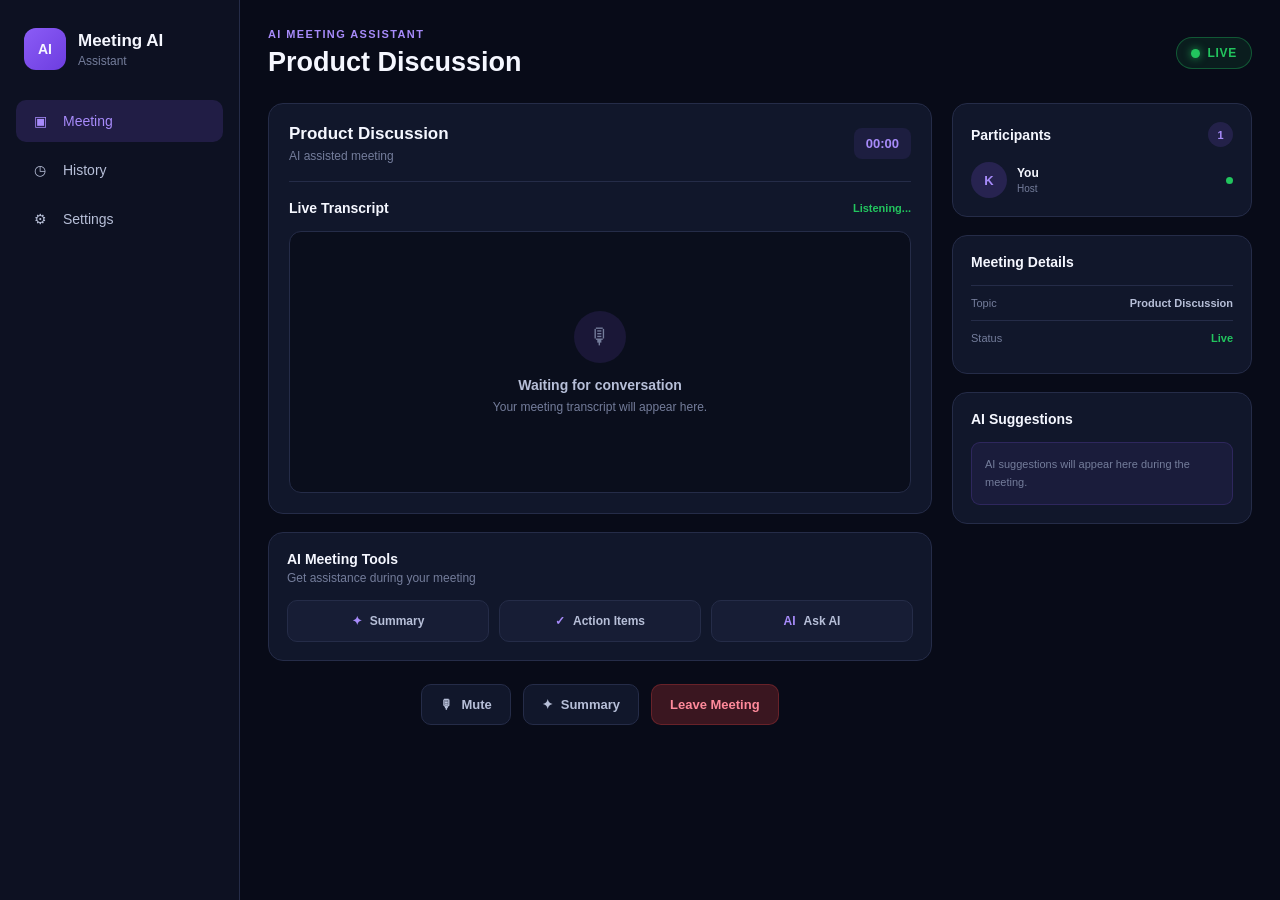
==== frontend/index.html @ 93b1036d "meeting" ====
<!DOCTYPE html>
<html lang="en">
<head>
    <meta charset="UTF-8">
    <meta name="viewport" content="width=device-width, initial-scale=1.0">

    <title>AI Meeting Assistant</title>

    <link rel="stylesheet" href="style.css">
</head>

<body>

    <!-- =========================
         MAIN APP
         ========================= -->

    <div class="app">

        <!-- =========================
             SIDEBAR
             ========================= -->

        <aside class="sidebar">

            <div class="logo">
                <div class="logo-icon">AI</div>
                <div>
                    <h2>Meeting AI</h2>
                    <span>Assistant</span>
                </div>
            </div>

            <nav class="sidebar-menu">

                <a href="#" class="menu-item active">
                    <span>▣</span>
                    <span>Meeting</span>
                </a>

                <a href="#" class="menu-item">
                    <span>◷</span>
                    <span>History</span>
                </a>

                <a href="#" class="menu-item">
                    <span>⚙</span>
                    <span>Settings</span>
                </a>

            </nav>

        </aside>


        <!-- =========================
             MAIN CONTENT
             ========================= -->

        <main class="main-content">

            <!-- HEADER -->

            <header class="top-header">

                <div>
                    <p class="small-title">AI MEETING ASSISTANT</p>
                    <h1>Product Discussion</h1>
                </div>

                <!-- LIVE STATUS -->

                <div class="live-status live" id="liveStatus">

                    <span class="live-dot" id="liveDot"></span>

                    <span id="liveText">LIVE</span>

                </div>

            </header>


            <!-- =========================
                 MEETING AREA
                 ========================= -->

            <section class="meeting-grid">

                <!-- LEFT / MAIN AREA -->

                <div class="meeting-main">

                    <!-- Meeting Information -->

                    <div class="meeting-card">

                        <div class="card-header">

                            <div>
                                <h2>Product Discussion</h2>
                                <p>AI assisted meeting</p>
                            </div>

                            <span class="meeting-time" id="meetingTimer">
                                00:00
                            </span>

                        </div>


                        <!-- Transcript -->

                        <div class="transcript-section">

                            <div class="section-title">

                                <h3>Live Transcript</h3>

                                <span class="listening" id="listeningStatus">
                                    Listening...
                                </span>

                            </div>


                            <div
                                class="transcript"
                                id="transcript"
                            >

                                <div class="empty-transcript">
                                    <div class="mic-icon">🎙</div>

                                    <h3>Waiting for conversation</h3>

                                    <p>
                                        Your meeting transcript will
                                        appear here.
                                    </p>
                                </div>

                            </div>

                        </div>

                    </div>


                    <!-- AI TOOLS -->

                    <div class="meeting-card ai-tools">

                        <div class="section-title">

                            <div>
                                <h3>AI Meeting Tools</h3>
                                <p>
                                    Get assistance during your meeting
                                </p>
                            </div>

                        </div>


                        <div class="tools-grid">

                            <button
                                class="tool-btn"
                                id="summaryBtn"
                            >
                                <span>✦</span>
                                <span>Summary</span>
                            </button>


                            <button
                                class="tool-btn"
                                id="actionItemsBtn"
                            >
                                <span>✓</span>
                                <span>Action Items</span>
                            </button>


                            <button
                                class="tool-btn"
                                id="askAiBtn"
                            >
                                <span>AI</span>
                                <span>Ask AI</span>
                            </button>

                        </div>

                    </div>


                    <!-- BOTTOM CONTROLS -->

                    <div class="meeting-controls">

                        <button
                            class="control-btn"
                            id="muteBtn"
                        >
                            🎙
                            <span>Mute</span>
                        </button>


                        <button
                            class="control-btn"
                            id="summaryControlBtn"
                        >
                            ✦
                            <span>Summary</span>
                        </button>


                        <button
                            class="leave-btn"
                            id="leaveMeetingBtn"
                        >
                            Leave Meeting
                        </button>

                    </div>

                </div>


                <!-- =========================
                     RIGHT SIDEBAR
                     ========================= -->

                <aside class="meeting-sidebar">

                    <!-- Participants -->

                    <div class="side-card">

                        <div class="side-card-header">

                            <h3>Participants</h3>

                            <span id="participantCount">
                                1
                            </span>

                        </div>


                        <div
                            class="participants"
                            id="participants"
                        >

                            <div class="participant">

                                <div class="avatar">
                                    K
                                </div>

                                <div class="participant-info">

                                    <strong>You</strong>

                                    <span>Host</span>

                                </div>

                                <span class="online-dot"></span>

                            </div>

                        </div>

                    </div>


                    <!-- Meeting Details -->

                    <div class="side-card">

                        <h3>Meeting Details</h3>

                        <div class="detail-item">

                            <span>Topic</span>

                            <strong>Product Discussion</strong>

                        </div>


                        <div class="detail-item">

                            <span>Status</span>

                            <strong id="meetingStatus">
                                Live
                            </strong>

                        </div>

                    </div>


                    <!-- AI Suggestions -->

                    <div class="side-card">

                        <h3>AI Suggestions</h3>

                        <div
                            class="ai-suggestion"
                            id="aiSuggestion"
                        >
                            AI suggestions will appear here
                            during the meeting.
                        </div>

                    </div>

                </aside>

            </section>

        </main>

    </div>


    <!-- =========================
         JAVASCRIPT
         ========================= -->

    <script src="js/meeting.js"></script>

</body>
</html>
---- frontend/style.css ----
/* =========================================
   AI MEETING ASSISTANT
   MAIN THEME
   Dark Navy + Purple
   ========================================= */

* {
    margin: 0;
    padding: 0;
    box-sizing: border-box;
}

:root {
    --bg: #080b18;
    --sidebar: #0d1122;
    --card: #11172b;
    --card-light: #171d35;
    --border: #252c48;

    --purple: #8b5cf6;
    --purple-dark: #6d3de0;
    --purple-light: #a78bfa;

    --text: #f5f7ff;
    --text-light: #b7bfd8;
    --text-muted: #747d9b;

    --green: #22c55e;
    --red: #ef4444;
}

body {
    font-family: Arial, Helvetica, sans-serif;
    background: var(--bg);
    color: var(--text);
    min-height: 100vh;
}

/* =========================================
   APP
   ========================================= */

.app {
    display: flex;
    min-height: 100vh;
    background: var(--bg);
}

/* =========================================
   SIDEBAR
   ========================================= */

.sidebar {
    width: 240px;
    min-height: 100vh;
    background: var(--sidebar);
    border-right: 1px solid var(--border);
    padding: 24px 16px;
    flex-shrink: 0;
}

.logo {
    display: flex;
    align-items: center;
    gap: 12px;
    padding: 4px 8px 30px;
}

.logo-icon {
    width: 42px;
    height: 42px;
    display: flex;
    align-items: center;
    justify-content: center;

    background: linear-gradient(
        135deg,
        var(--purple),
        var(--purple-dark)
    );

    border-radius: 12px;
    font-weight: 800;
    font-size: 14px;
}

.logo h2 {
    font-size: 17px;
    color: var(--text);
}

.logo span {
    display: block;
    color: var(--text-muted);
    font-size: 12px;
    margin-top: 3px;
}

/* Sidebar menu */

.sidebar-menu {
    display: flex;
    flex-direction: column;
    gap: 7px;
}

.menu-item {
    display: flex;
    align-items: center;
    gap: 13px;

    padding: 13px 14px;

    color: var(--text-light);
    text-decoration: none;

    border-radius: 10px;

    font-size: 14px;

    transition: 0.2s ease;
}

.menu-item:hover {
    background: var(--card);
    color: var(--text);
}

.menu-item.active {
    background: rgba(139, 92, 246, 0.16);
    color: var(--purple-light);
}

.menu-item span:first-child {
    width: 20px;
    text-align: center;
}

/* =========================================
   MAIN CONTENT
   ========================================= */

.main-content {
    flex: 1;
    min-width: 0;
    padding: 28px;
}

/* =========================================
   HEADER
   ========================================= */

.top-header {
    display: flex;
    justify-content: space-between;
    align-items: center;
    gap: 20px;
    margin-bottom: 25px;
}

.small-title {
    color: var(--purple-light);
    font-size: 11px;
    font-weight: 700;
    letter-spacing: 1.4px;
    margin-bottom: 7px;
}

.top-header h1 {
    font-size: 27px;
    font-weight: 700;
}

/* =========================================
   LIVE STATUS
   ========================================= */

.live-status {
    display: inline-flex;
    align-items: center;
    gap: 8px;

    padding: 8px 14px;

    border-radius: 20px;

    font-size: 12px;
    font-weight: 800;
    letter-spacing: 0.7px;

    transition: 0.25s ease;
}

/* GREEN = LIVE / ON */

.live-status.live {
    color: var(--green);
    background: rgba(34, 197, 94, 0.10);
    border: 1px solid rgba(34, 197, 94, 0.35);
}

.live-status.live .live-dot {
    width: 9px;
    height: 9px;

    border-radius: 50%;

    background: var(--green);

    box-shadow: 0 0 8px rgba(34, 197, 94, 0.8);
}

/* RED = OFF */

.live-status.off {
    color: var(--red);
    background: rgba(239, 68, 68, 0.10);
    border: 1px solid rgba(239, 68, 68, 0.35);
}

.live-status.off .live-dot {
    width: 9px;
    height: 9px;

    border-radius: 50%;

    background: var(--red);

    box-shadow: 0 0 8px rgba(239, 68, 68, 0.7);
}

/* =========================================
   MEETING GRID
   ========================================= */

.meeting-grid {
    display: grid;
    grid-template-columns: minmax(0, 1fr) 300px;
    gap: 20px;
    align-items: start;
}

.meeting-main {
    min-width: 0;
}

/* =========================================
   CARDS
   ========================================= */

.meeting-card,
.side-card {
    background: var(--card);
    border: 1px solid var(--border);
    border-radius: 15px;
}

.meeting-card {
    padding: 20px;
    margin-bottom: 18px;
}

.side-card {
    padding: 18px;
    margin-bottom: 18px;
}

/* =========================================
   CARD HEADER
   ========================================= */

.card-header {
    display: flex;
    justify-content: space-between;
    align-items: center;
    gap: 15px;

    padding-bottom: 18px;
    border-bottom: 1px solid var(--border);
}

.card-header h2 {
    font-size: 17px;
    margin-bottom: 5px;
}

.card-header p {
    color: var(--text-muted);
    font-size: 12px;
}

.meeting-time {
    color: var(--purple-light);
    font-size: 13px;
    font-weight: 700;
    background: rgba(139, 92, 246, 0.10);
    padding: 8px 12px;
    border-radius: 8px;
}

/* =========================================
   TRANSCRIPT
   ========================================= */

.transcript-section {
    padding-top: 18px;
}

.section-title {
    display: flex;
    justify-content: space-between;
    align-items: center;
    gap: 15px;
    margin-bottom: 15px;
}

.section-title h3 {
    font-size: 14px;
}

.section-title p {
    color: var(--text-muted);
    font-size: 12px;
    margin-top: 4px;
}

.listening {
    color: var(--green);
    font-size: 11px;
    font-weight: 600;
}

.transcript {
    min-height: 260px;
    max-height: 390px;

    overflow-y: auto;

    background: #0a0e1c;

    border: 1px solid var(--border);
    border-radius: 12px;

    padding: 25px;
}

/* Empty transcript */

.empty-transcript {
    min-height: 210px;

    display: flex;
    flex-direction: column;
    align-items: center;
    justify-content: center;

    text-align: center;

    color: var(--text-muted);
}

.mic-icon {
    width: 52px;
    height: 52px;

    display: flex;
    align-items: center;
    justify-content: center;

    background: rgba(139, 92, 246, 0.12);
    border-radius: 50%;

    margin-bottom: 14px;

    font-size: 22px;
}

.empty-transcript h3 {
    color: var(--text-light);
    font-size: 14px;
    margin-bottom: 7px;
}

.empty-transcript p {
    font-size: 12px;
}

/* =========================================
   AI TOOLS
   ========================================= */

.ai-tools {
    padding: 18px;
}

.tools-grid {
    display: grid;
    grid-template-columns: repeat(3, 1fr);
    gap: 10px;
}

.tool-btn {
    border: 1px solid var(--border);

    background: var(--card-light);
    color: var(--text-light);

    border-radius: 10px;

    padding: 13px 10px;

    display: flex;
    align-items: center;
    justify-content: center;
    gap: 8px;

    cursor: pointer;

    font-size: 12px;
    font-weight: 600;

    transition: 0.2s ease;
}

.tool-btn:hover {
    background: rgba(139, 92, 246, 0.15);
    border-color: var(--purple);
    color: var(--purple-light);
}

.tool-btn span:first-child {
    color: var(--purple-light);
}

/* =========================================
   MEETING CONTROLS
   ========================================= */

.meeting-controls {
    display: flex;
    justify-content: center;
    align-items: center;
    gap: 12px;

    padding: 5px 0 10px;
}

.control-btn,
.leave-btn {
    border: none;
    border-radius: 10px;

    padding: 12px 18px;

    cursor: pointer;

    font-size: 13px;
    font-weight: 600;

    transition: 0.2s ease;
}

.control-btn {
    display: flex;
    align-items: center;
    gap: 8px;

    background: var(--card);
    color: var(--text-light);

    border: 1px solid var(--border);
}

.control-btn:hover {
    border-color: var(--purple);
    color: var(--purple-light);
    background: var(--card-light);
}

.leave-btn {
    background: #3a1620;
    color: #ff8a9b;

    border: 1px solid rgba(239, 68, 68, 0.25);
}

.leave-btn:hover {
    background: #4a1925;
    color: #ffabb7;
}

/* =========================================
   RIGHT SIDEBAR
   ========================================= */

.meeting-sidebar {
    min-width: 0;
}

.side-card h3 {
    font-size: 14px;
    margin-bottom: 15px;
}

.side-card-header {
    display: flex;
    align-items: center;
    justify-content: space-between;

    margin-bottom: 15px;
}

.side-card-header h3 {
    margin-bottom: 0;
}

.side-card-header > span {
    min-width: 25px;
    height: 25px;

    display: flex;
    align-items: center;
    justify-content: center;

    background: rgba(139, 92, 246, 0.15);
    color: var(--purple-light);

    border-radius: 50%;

    font-size: 11px;
    font-weight: 700;
}

/* =========================================
   PARTICIPANTS
   ========================================= */

.participants {
    display: flex;
    flex-direction: column;
    gap: 12px;
}

.participant {
    display: flex;
    align-items: center;
    gap: 10px;
}

.avatar {
    width: 36px;
    height: 36px;

    display: flex;
    align-items: center;
    justify-content: center;

    border-radius: 50%;

    background: rgba(139, 92, 246, 0.18);
    color: var(--purple-light);

    font-weight: 700;
    font-size: 13px;
}

.participant-info {
    display: flex;
    flex-direction: column;
    gap: 3px;

    flex: 1;
}

.participant-info strong {
    font-size: 12px;
}

.participant-info span {
    color: var(--text-muted);
    font-size: 10px;
}

.online-dot {
    width: 7px;
    height: 7px;

    background: var(--green);

    border-radius: 50%;
}

/* =========================================
   MEETING DETAILS
   ========================================= */

.detail-item {
    display: flex;
    justify-content: space-between;
    gap: 15px;

    padding: 11px 0;

    border-top: 1px solid var(--border);
}

.detail-item span {
    color: var(--text-muted);
    font-size: 11px;
}

.detail-item strong {
    color: var(--text-light);
    font-size: 11px;
    text-align: right;
}

#meetingStatus {
    color: var(--green);
}

/* =========================================
   AI SUGGESTION
   ========================================= */

.ai-suggestion {
    padding: 13px;

    background: rgba(139, 92, 246, 0.08);

    border: 1px solid rgba(139, 92, 246, 0.18);

    border-radius: 9px;

    color: var(--text-muted);

    font-size: 11px;
    line-height: 1.6;
}

/* =========================================
   SCROLLBAR
   ========================================= */

::-webkit-scrollbar {
    width: 6px;
}

::-webkit-scrollbar-track {
    background: var(--bg);
}

::-webkit-scrollbar-thumb {
    background: #303754;
    border-radius: 10px;
}

::-webkit-scrollbar-thumb:hover {
    background: var(--purple);
}

/* =========================================
   RESPONSIVE
   ========================================= */

@media (max-width: 1000px) {

    .meeting-grid {
        grid-template-columns: 1fr;
    }

    .meeting-sidebar {
        display: grid;
        grid-template-columns: repeat(3, 1fr);
        gap: 15px;
    }

    .side-card {
        margin-bottom: 0;
    }
}

@media (max-width: 750px) {

    .sidebar {
        width: 70px;
        padding: 20px 10px;
    }

    .logo {
        justify-content: center;
        padding-left: 0;
        padding-right: 0;
    }

    .logo > div:last-child {
        display: none;
    }

    .menu-item {
        justify-content: center;
        padding: 13px 8px;
    }

    .menu-item span:last-child {
        display: none;
    }

    .main-content {
        padding: 18px;
    }

    .meeting-sidebar {
        grid-template-columns: 1fr;
    }

    .tools-grid {
        grid-template-columns: 1fr;
    }

    .meeting-controls {
        flex-wrap: wrap;
    }
}

@media (max-width: 500px) {

    .top-header {
        align-items: flex-start;
        flex-direction: column;
    }

    .top-header h1 {
        font-size: 22px;
    }

    .meeting-controls {
        display: grid;
        grid-template-columns: 1fr 1fr;
    }

    .leave-btn {
        grid-column: 1 / -1;
    }
}
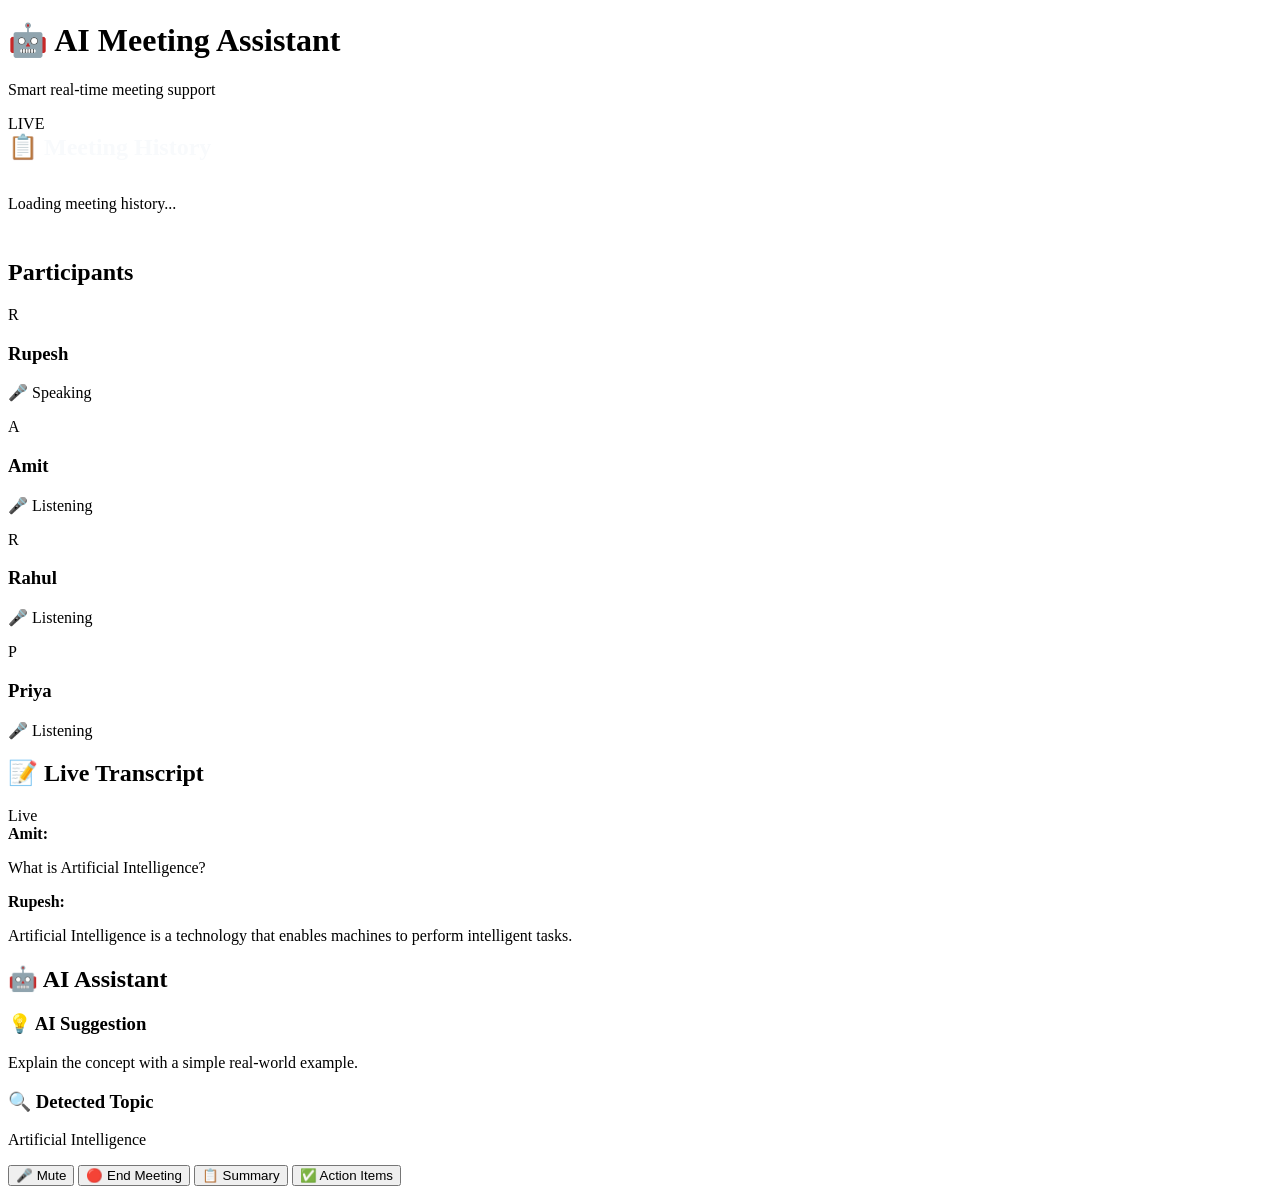
==== commit 66b4a6e6: "meeting" ====
--- a/frontend/index.html
+++ b/frontend/index.html
@@ -1,5 +1,6 @@
 <!DOCTYPE html>
 <html lang="en">
+
 <head>
     <meta charset="UTF-8">
     <meta name="viewport" content="width=device-width, initial-scale=1.0">
@@ -7,336 +8,245 @@
     <title>AI Meeting Assistant</title>
 
     <link rel="stylesheet" href="style.css">
+
+
+    <style>
+        /* Meeting History */
+
+        .meeting-history {
+            margin-bottom: 30px;
+        }
+
+        .meeting-history .section-title {
+            display: flex;
+            align-items: center;
+            justify-content: space-between;
+            margin-bottom: 18px;
+        }
+
+        .meeting-history h2 {
+            color: #f8fafc;
+            margin: 0;
+        }
+
+        #meetingHistory {
+            display: flex;
+            flex-direction: column;
+            gap: 12px;
+        }
+
+        .meeting-card {
+            background: #1e293b;
+            border: 1px solid #334155;
+            border-radius: 12px;
+            padding: 16px 18px;
+
+            display: flex;
+            justify-content: space-between;
+            align-items: center;
+
+            transition: all 0.2s ease;
+        }
+
+        .meeting-card:hover {
+            border-color: #64748b;
+            transform: translateY(-2px);
+        }
+
+        .meeting-card h3 {
+            margin: 0 0 8px 0;
+            color: #f8fafc;
+            font-size: 17px;
+        }
+
+        .meeting-card p {
+            margin: 5px 0;
+            color: #cbd5e1;
+            font-size: 14px;
+        }
+
+        .meeting-card button {
+            background: #2563eb;
+            color: white;
+
+            border: none;
+            border-radius: 8px;
+
+            padding: 10px 16px;
+
+            font-size: 14px;
+            font-weight: 600;
+
+            cursor: pointer;
+            transition: 0.2s;
+        }
+
+        .meeting-card button:hover {
+            background: #1d4ed8;
+        }
+    </style>
 </head>
 
 <body>
 
-    <!-- =========================
-         MAIN APP
-         ========================= -->
-
-    <div class="app">
-
-        <!-- =========================
-             SIDEBAR
-             ========================= -->
-
-        <aside class="sidebar">
-
-            <div class="logo">
-                <div class="logo-icon">AI</div>
-                <div>
-                    <h2>Meeting AI</h2>
-                    <span>Assistant</span>
-                </div>
-            </div>
-
-            <nav class="sidebar-menu">
-
-                <a href="#" class="menu-item active">
-                    <span>▣</span>
-                    <span>Meeting</span>
-                </a>
-
-                <a href="#" class="menu-item">
-                    <span>◷</span>
-                    <span>History</span>
-                </a>
-
-                <a href="#" class="menu-item">
-                    <span>⚙</span>
-                    <span>Settings</span>
-                </a>
-
-            </nav>
-
-        </aside>
-
-
-        <!-- =========================
-             MAIN CONTENT
-             ========================= -->
-
-        <main class="main-content">
-
-            <!-- HEADER -->
-
-            <header class="top-header">
-
-                <div>
-                    <p class="small-title">AI MEETING ASSISTANT</p>
-                    <h1>Product Discussion</h1>
-                </div>
-
-                <!-- LIVE STATUS -->
-
-                <div class="live-status live" id="liveStatus">
-
-                    <span class="live-dot" id="liveDot"></span>
-
-                    <span id="liveText">LIVE</span>
-
-                </div>
-
-            </header>
-
-
-            <!-- =========================
-                 MEETING AREA
-                 ========================= -->
-
-            <section class="meeting-grid">
-
-                <!-- LEFT / MAIN AREA -->
-
-                <div class="meeting-main">
-
-                    <!-- Meeting Information -->
-
-                    <div class="meeting-card">
-
-                        <div class="card-header">
-
-                            <div>
-                                <h2>Product Discussion</h2>
-                                <p>AI assisted meeting</p>
-                            </div>
-
-                            <span class="meeting-time" id="meetingTimer">
-                                00:00
-                            </span>
-
-                        </div>
-
-
-                        <!-- Transcript -->
-
-                        <div class="transcript-section">
-
-                            <div class="section-title">
-
-                                <h3>Live Transcript</h3>
-
-                                <span class="listening" id="listeningStatus">
-                                    Listening...
-                                </span>
-
-                            </div>
-
-
-                            <div
-                                class="transcript"
-                                id="transcript"
-                            >
-
-                                <div class="empty-transcript">
-                                    <div class="mic-icon">🎙</div>
-
-                                    <h3>Waiting for conversation</h3>
-
-                                    <p>
-                                        Your meeting transcript will
-                                        appear here.
-                                    </p>
-                                </div>
-
-                            </div>
-
-                        </div>
-
+    <header class="header">
+        <div>
+            <h1>🤖 AI Meeting Assistant</h1>
+            <p>Smart real-time meeting support</p>
+        </div>
+
+        <div class="meeting-status">
+            <span class="status-dot"></span>
+            LIVE
+        </div>
+    </header>
+
+
+    <main class="container">
+
+
+        <!-- Meeting History -->
+        <section class="meeting-history">
+
+            <div class="section-title">
+                <h2>📋 Meeting History</h2>
+            </div>
+
+            <div id="meetingHistory">
+                <p>Loading meeting history...</p>
+            </div>
+
+        </section>
+
+        <!-- Participants -->
+        <section class="participants-section">
+
+            <h2>Participants</h2>
+
+            <div class="participants">
+
+                <div class="participant">
+                    <div class="avatar">R</div>
+                    <h3>Rupesh</h3>
+                    <p>🎤 Speaking</p>
+                </div>
+
+                <div class="participant">
+                    <div class="avatar">A</div>
+                    <h3>Amit</h3>
+                    <p>🎤 Listening</p>
+                </div>
+
+                <div class="participant">
+                    <div class="avatar">R</div>
+                    <h3>Rahul</h3>
+                    <p>🎤 Listening</p>
+                </div>
+
+                <div class="participant">
+                    <div class="avatar">P</div>
+                    <h3>Priya</h3>
+                    <p>🎤 Listening</p>
+                </div>
+
+            </div>
+
+        </section>
+
+
+        <!-- Meeting Area -->
+        <section class="meeting-area">
+
+            <!-- Live Transcript -->
+            <div class="transcript">
+
+                <div class="section-title">
+                    <h2>📝 Live Transcript</h2>
+                    <span>Live</span>
+                </div>
+
+                <div class="messages">
+
+                    <div class="message">
+                        <strong>Amit:</strong>
+                        <p>What is Artificial Intelligence?</p>
                     </div>
 
-
-                    <!-- AI TOOLS -->
-
-                    <div class="meeting-card ai-tools">
-
-                        <div class="section-title">
-
-                            <div>
-                                <h3>AI Meeting Tools</h3>
-                                <p>
-                                    Get assistance during your meeting
-                                </p>
-                            </div>
-
-                        </div>
-
-
-                        <div class="tools-grid">
-
-                            <button
-                                class="tool-btn"
-                                id="summaryBtn"
-                            >
-                                <span>✦</span>
-                                <span>Summary</span>
-                            </button>
-
-
-                            <button
-                                class="tool-btn"
-                                id="actionItemsBtn"
-                            >
-                                <span>✓</span>
-                                <span>Action Items</span>
-                            </button>
-
-
-                            <button
-                                class="tool-btn"
-                                id="askAiBtn"
-                            >
-                                <span>AI</span>
-                                <span>Ask AI</span>
-                            </button>
-
-                        </div>
-
+                    <div class="message">
+                        <strong>Rupesh:</strong>
+                        <p>
+                            Artificial Intelligence is a technology
+                            that enables machines to perform intelligent tasks.
+                        </p>
                     </div>
 
-
-                    <!-- BOTTOM CONTROLS -->
-
-                    <div class="meeting-controls">
-
-                        <button
-                            class="control-btn"
-                            id="muteBtn"
-                        >
-                            🎙
-                            <span>Mute</span>
-                        </button>
-
-
-                        <button
-                            class="control-btn"
-                            id="summaryControlBtn"
-                        >
-                            ✦
-                            <span>Summary</span>
-                        </button>
-
-
-                        <button
-                            class="leave-btn"
-                            id="leaveMeetingBtn"
-                        >
-                            Leave Meeting
-                        </button>
-
-                    </div>
-
-                </div>
-
-
-                <!-- =========================
-                     RIGHT SIDEBAR
-                     ========================= -->
-
-                <aside class="meeting-sidebar">
-
-                    <!-- Participants -->
-
-                    <div class="side-card">
-
-                        <div class="side-card-header">
-
-                            <h3>Participants</h3>
-
-                            <span id="participantCount">
-                                1
-                            </span>
-
-                        </div>
-
-
-                        <div
-                            class="participants"
-                            id="participants"
-                        >
-
-                            <div class="participant">
-
-                                <div class="avatar">
-                                    K
-                                </div>
-
-                                <div class="participant-info">
-
-                                    <strong>You</strong>
-
-                                    <span>Host</span>
-
-                                </div>
-
-                                <span class="online-dot"></span>
-
-                            </div>
-
-                        </div>
-
-                    </div>
-
-
-                    <!-- Meeting Details -->
-
-                    <div class="side-card">
-
-                        <h3>Meeting Details</h3>
-
-                        <div class="detail-item">
-
-                            <span>Topic</span>
-
-                            <strong>Product Discussion</strong>
-
-                        </div>
-
-
-                        <div class="detail-item">
-
-                            <span>Status</span>
-
-                            <strong id="meetingStatus">
-                                Live
-                            </strong>
-
-                        </div>
-
-                    </div>
-
-
-                    <!-- AI Suggestions -->
-
-                    <div class="side-card">
-
-                        <h3>AI Suggestions</h3>
-
-                        <div
-                            class="ai-suggestion"
-                            id="aiSuggestion"
-                        >
-                            AI suggestions will appear here
-                            during the meeting.
-                        </div>
-
-                    </div>
-
-                </aside>
-
-            </section>
-
-        </main>
-
-    </div>
-
-
-    <!-- =========================
-         JAVASCRIPT
-         ========================= -->
+                </div>
+
+            </div>
+
+
+            <!-- AI Assistant -->
+            <div class="ai-assistant">
+
+                <h2>🤖 AI Assistant</h2>
+
+                <div class="suggestion-box">
+
+                    <h3>💡 AI Suggestion</h3>
+
+                    <p>
+                        Explain the concept with a simple
+                        real-world example.
+                    </p>
+
+                </div>
+
+                <div class="detected-topic">
+
+                    <h3>🔍 Detected Topic</h3>
+
+                    <p>Artificial Intelligence</p>
+
+                </div>
+
+            </div>
+
+        </section>
+
+
+        <!-- Controls -->
+        <section class="controls">
+
+            <button class="btn mute-btn">
+                🎤 Mute
+            </button>
+
+            <button class="btn end-btn">
+                🔴 End Meeting
+            </button>
+
+            <button class="btn summary-btn">
+                📋 Summary
+            </button>
+
+            <button class="btn task-btn">
+                ✅ Action Items
+            </button>
+
+        </section>
+
+    </main>
+
+
+
 
     <script src="js/meeting.js"></script>
 
+
+    <script>
+        loadMeetingHistory();
+    </script>
+
 </body>
+
 </html>
